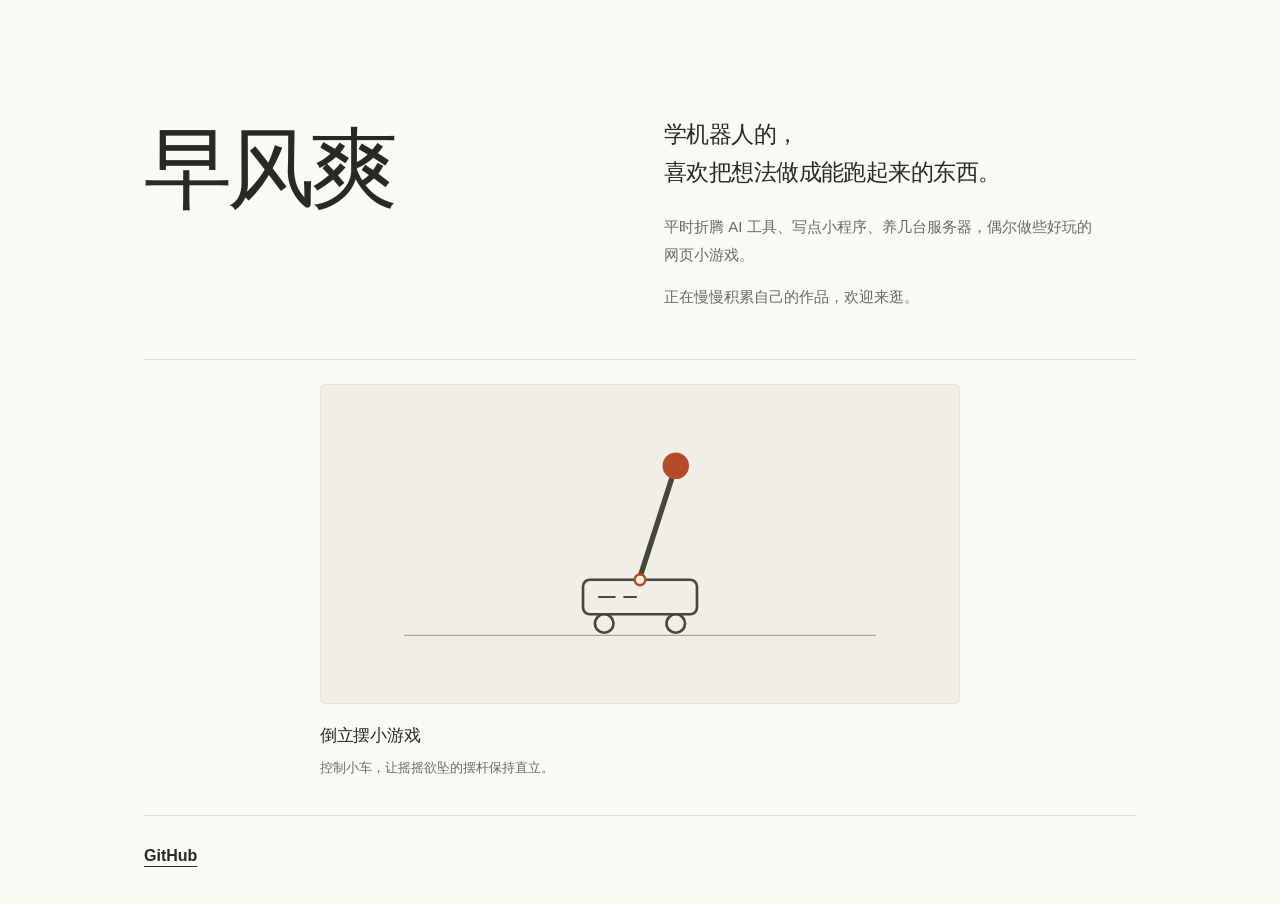
==== index.html @ 62695388 "个人主页" ====
<!DOCTYPE html>
<html lang="zh-CN">
  <head>
    <meta charset="UTF-8">
    <meta name="viewport" content="width=device-width, initial-scale=1">
    <meta name="color-scheme" content="light dark">
    <meta name="description" content="早风爽的个人主页：学机器人的，喜欢把想法做成能跑起来的东西。">
    <title>早风爽 · 个人主页</title>
    <link rel="stylesheet" href="./style.css">
  </head>
  <body>
    <div class="page">
      <main>
        <section class="intro enter" aria-labelledby="name">
          <div class="identity">
            <h1 id="name">早风爽</h1>
          </div>
          <div class="bio">
            <p class="bio-lead">学机器人的，<br><span class="bio-phrase">喜欢把想法做成</span><span class="bio-phrase">能跑起来的东西。</span></p>
            <p>平时折腾 AI 工具、写点小程序、养几台服务器，偶尔做些好玩的网页小游戏。</p>
            <p>正在慢慢积累自己的作品，欢迎来逛。</p>
          </div>
        </section>

        <section class="projects enter" aria-labelledby="pendulum-title">
          <div class="project-grid">
            <a class="project-card" href="./pendulum/index.html" aria-labelledby="pendulum-title" aria-describedby="pendulum-description">
              <div class="thumbnail pendulum-thumbnail">
                <svg class="pendulum-drawing" viewBox="0 0 480 240" fill="none" role="img" aria-labelledby="pendulum-svg-title">
                  <title id="pendulum-svg-title">一辆轨道上的小车，支撑着略向右倾斜的倒立摆杆</title>
                  <g class="diagram-guides" stroke="currentColor" stroke-width="1">
                    <path d="M62 189H418"/>
                  </g>
                  <g class="diagram-cart" stroke="currentColor" stroke-width="2">
                    <rect x="197" y="147" width="86" height="26" rx="5" fill="var(--thumbnail)"/>
                    <path d="M240 145 267 61" stroke-width="4" stroke-linecap="round"/>
                    <circle cx="213" cy="180" r="7" fill="var(--thumbnail)"/>
                    <circle cx="267" cy="180" r="7" fill="var(--thumbnail)"/>
                    <path d="M209 160h12m7 0h9" stroke-width="1.5" stroke-linecap="round"/>
                  </g>
                  <circle class="diagram-weight" cx="267" cy="61" r="10"/>
                  <circle class="diagram-pivot" cx="240" cy="147" r="4"/>
                </svg>
              </div>
              <div class="project-title-row">
                <h2 id="pendulum-title">倒立摆小游戏</h2>
              </div>
              <p class="project-description" id="pendulum-description">控制小车，让摇摇欲坠的摆杆保持直立。</p>
            </a>
          </div>
        </section>
      </main>

      <footer class="enter">
        <a class="github-link" href="https://github.com/yezhouc66-crypto">
          GitHub
        </a>
      </footer>
    </div>

  </body>
</html>
---- style.css ----
:root {
  color-scheme: light dark;
  --background: #faf9f6;
  --text: #282824;
  --muted: #686a60;
  --line: #deded5;
  --accent: #b44c2c;
  --thumbnail: #f0eee7;
  --thumbnail-border: #e4e1d7;
  --diagram: #45463e;
  --diagram-guide: #a4a59a;
  font-family: -apple-system, BlinkMacSystemFont, "Segoe UI", "PingFang SC",
    "Hiragino Sans GB", "Microsoft YaHei", sans-serif;
  font-synthesis: none;
}

* {
  box-sizing: border-box;
}

body {
  margin: 0;
  background: var(--background);
  color: var(--text);
  -webkit-font-smoothing: antialiased;
}

::selection {
  background: var(--accent);
  color: var(--background);
}

.page {
  width: min(100% - 96px, 992px);
  margin-inline: auto;
  padding-block: 46px 26px;
}

h1, h2, p {
  margin: 0;
}

a {
  color: inherit;
  text-decoration: none;
}

a:focus-visible {
  outline: 2px solid var(--accent);
  outline-offset: 7px;
  border-radius: 3px;
}

footer,
.github-link {
  display: flex;
  align-items: center;
}

.intro {
  display: grid;
  grid-template-columns: minmax(0, 1fr) minmax(0, 1fr);
  gap: 48px;
  padding-block: 70px 48px;
}

.identity {
  padding-top: 2px;
}

h1 {
  font-size: clamp(56px, 7vw, 88px);
  font-weight: 650;
  line-height: 1.15;
  letter-spacing: -0.055em;
}

.bio {
  min-width: 0;
  max-width: 436px;
  color: var(--muted);
  font-size: 15px;
  line-height: 1.9;
}

.bio .bio-lead {
  margin-bottom: 21px;
  color: var(--text);
  font-size: 23px;
  font-weight: 450;
  line-height: 1.65;
  letter-spacing: -0.025em;
}

.bio-phrase {
  white-space: nowrap;
}

.bio p + p {
  margin-top: 13px;
}

.projects {
  padding-top: 24px;
  border-top: 1px solid var(--line);
}

.project-grid {
  display: grid;
  grid-template-columns: minmax(0, 1fr);
  max-width: 640px;
  margin-inline: auto;
}

.project-card {
  min-width: 0;
}

a.project-card {
  transition: transform 220ms ease;
}

a.project-card:hover {
  transform: translateY(-4px);
}

.thumbnail {
  position: relative;
  aspect-ratio: 2 / 1;
  overflow: hidden;
  border: 1px solid var(--thumbnail-border);
  border-radius: 4px;
  background: var(--thumbnail);
}

.pendulum-drawing {
  display: block;
  width: 100%;
  height: 100%;
  color: var(--diagram);
}

.diagram-guides {
  color: var(--diagram-guide);
}

.diagram-weight {
  fill: var(--accent);
}

.diagram-pivot {
  fill: var(--thumbnail);
  stroke: var(--accent);
  stroke-width: 2;
}

.project-title-row {
  margin-top: 19px;
}

h2 {
  font-size: 17px;
  font-weight: 550;
  line-height: 1.5;
  letter-spacing: -0.015em;
}

.project-description {
  margin-top: 7px;
  color: var(--muted);
  font-size: 13px;
  line-height: 1.8;
}

footer {
  justify-content: space-between;
  gap: 24px;
  margin-top: 36px;
  padding-top: 18px;
  border-top: 1px solid var(--line);
  font-size: 12px;
  line-height: 1.6;
}

.github-link {
  min-height: 44px;
  margin-left: -6px;
  padding-inline: 6px;
  color: var(--text);
  font-size: 16px;
  font-weight: 600;
  text-decoration: underline;
  text-decoration-thickness: 1px;
  text-underline-offset: 5px;
  transition: color 180ms ease;
}

.github-link:hover {
  color: var(--accent);
}

@keyframes enter {
  from {
    opacity: 0;
    transform: translateY(8px);
  }
  to {
    opacity: 1;
    transform: translateY(0);
  }
}

.enter {
  animation: enter 650ms ease both;
}

.intro { animation-delay: 70ms; }
.projects { animation-delay: 140ms; }
footer { animation-delay: 210ms; }

@media (max-width: 760px) {
  .page {
    width: calc(100% - 48px);
    padding-block: 29px 20px;
  }

  .intro {
    grid-template-columns: 1fr;
    gap: 32px;
    padding-block: 57px 43px;
  }

  h1 {
    font-size: 64px;
  }

  .bio {
    max-width: 500px;
    font-size: 14px;
    line-height: 1.9;
  }

  .bio .bio-lead {
    margin-bottom: 17px;
    font-size: 20px;
    line-height: 1.7;
  }

  .bio p + p {
    margin-top: 12px;
  }

  .thumbnail {
    aspect-ratio: 1.8 / 1;
  }

  .project-title-row {
    margin-top: 16px;
  }

  .project-description {
    font-size: 12px;
  }

  footer {
    margin-top: 40px;
    font-size: 11px;
  }
}

@media (max-width: 359px) {
  .page {
    width: calc(100% - 40px);
  }

  h1 {
    font-size: 56px;
  }
}

@media (prefers-color-scheme: dark) {
  :root {
    --background: #191a18;
    --text: #e8e7e0;
    --muted: #a4a69b;
    --line: #393b34;
    --accent: #e4936d;
    --thumbnail: #272922;
    --thumbnail-border: #383b31;
    --diagram: #d1d4c6;
    --diagram-guide: #737b68;
  }
}

@media (prefers-reduced-motion: reduce) {
  *, *::before, *::after {
    animation: none !important;
    transition: none !important;
  }

  a.project-card:hover {
    transform: none;
  }
}
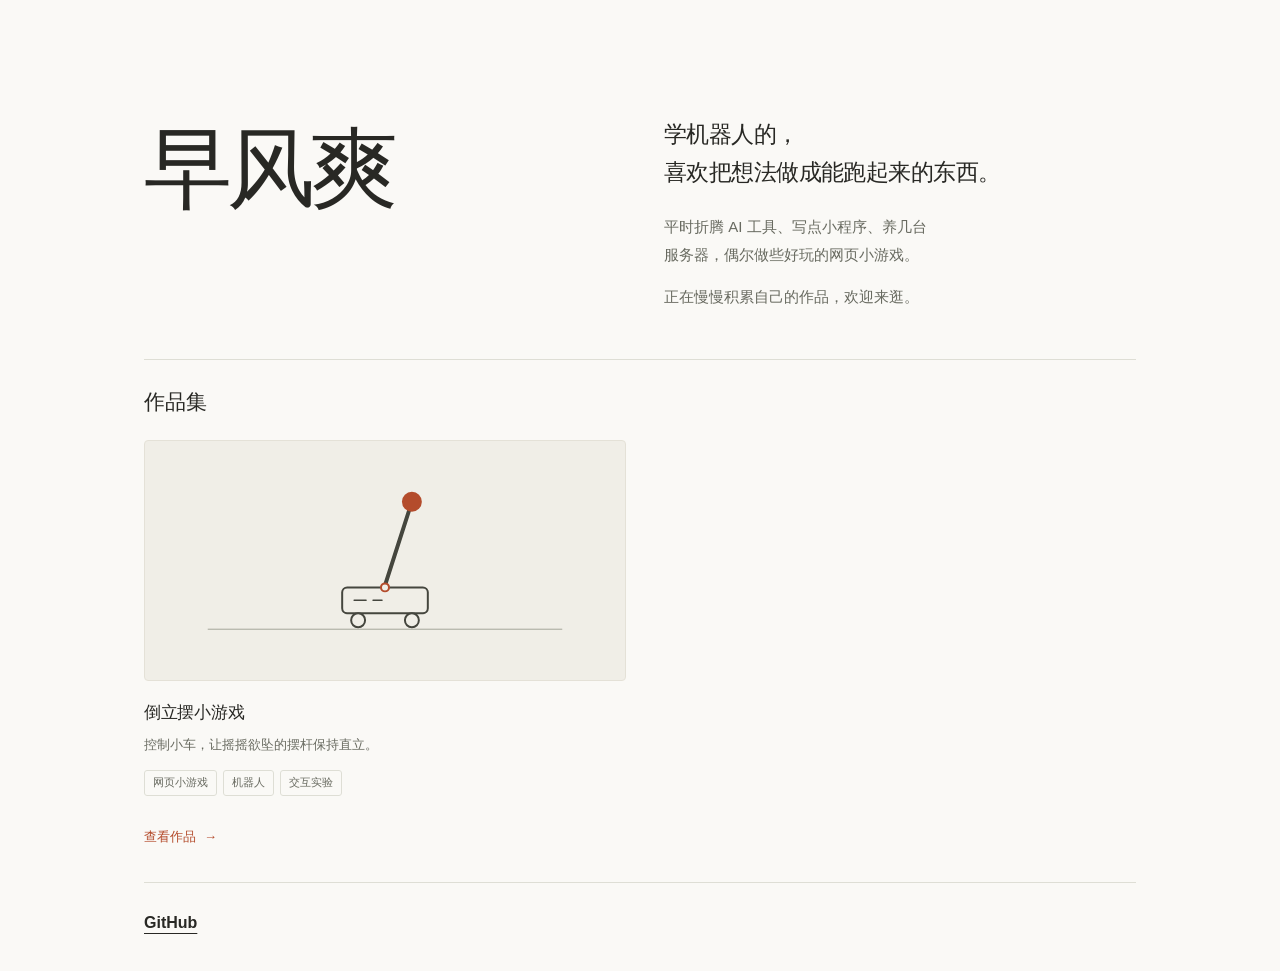
==== commit eb44d7fa: "作品集站：卡片墙 + projects.js，修换行" ====
--- a/index.html
+++ b/index.html
@@ -4,8 +4,8 @@
     <meta charset="UTF-8">
     <meta name="viewport" content="width=device-width, initial-scale=1">
     <meta name="color-scheme" content="light dark">
-    <meta name="description" content="早风爽的个人主页：学机器人的，喜欢把想法做成能跑起来的东西。">
-    <title>早风爽 · 个人主页</title>
+    <meta name="description" content="早风爽的作品集：学机器人的，喜欢把想法做成能跑起来的东西。">
+    <title>早风爽 · 作品集</title>
     <link rel="stylesheet" href="./style.css">
   </head>
   <body>
@@ -17,37 +17,15 @@
           </div>
           <div class="bio">
             <p class="bio-lead">学机器人的，<br><span class="bio-phrase">喜欢把想法做成</span><span class="bio-phrase">能跑起来的东西。</span></p>
-            <p>平时折腾 AI 工具、写点小程序、养几台服务器，偶尔做些好玩的网页小游戏。</p>
+            <p>平时折腾 AI 工具、写点小程序、养几台服务器，偶尔做些好玩的<span class="bio-phrase">网页小游戏。</span></p>
             <p>正在慢慢积累自己的作品，欢迎来逛。</p>
           </div>
         </section>
 
-        <section class="projects enter" aria-labelledby="pendulum-title">
-          <div class="project-grid">
-            <a class="project-card" href="./pendulum/index.html" aria-labelledby="pendulum-title" aria-describedby="pendulum-description">
-              <div class="thumbnail pendulum-thumbnail">
-                <svg class="pendulum-drawing" viewBox="0 0 480 240" fill="none" role="img" aria-labelledby="pendulum-svg-title">
-                  <title id="pendulum-svg-title">一辆轨道上的小车，支撑着略向右倾斜的倒立摆杆</title>
-                  <g class="diagram-guides" stroke="currentColor" stroke-width="1">
-                    <path d="M62 189H418"/>
-                  </g>
-                  <g class="diagram-cart" stroke="currentColor" stroke-width="2">
-                    <rect x="197" y="147" width="86" height="26" rx="5" fill="var(--thumbnail)"/>
-                    <path d="M240 145 267 61" stroke-width="4" stroke-linecap="round"/>
-                    <circle cx="213" cy="180" r="7" fill="var(--thumbnail)"/>
-                    <circle cx="267" cy="180" r="7" fill="var(--thumbnail)"/>
-                    <path d="M209 160h12m7 0h9" stroke-width="1.5" stroke-linecap="round"/>
-                  </g>
-                  <circle class="diagram-weight" cx="267" cy="61" r="10"/>
-                  <circle class="diagram-pivot" cx="240" cy="147" r="4"/>
-                </svg>
-              </div>
-              <div class="project-title-row">
-                <h2 id="pendulum-title">倒立摆小游戏</h2>
-              </div>
-              <p class="project-description" id="pendulum-description">控制小车，让摇摇欲坠的摆杆保持直立。</p>
-            </a>
-          </div>
+        <section class="projects enter" aria-labelledby="projects-title">
+          <h2 class="section-title" id="projects-title">作品集</h2>
+          <div class="project-grid"></div>
+          <noscript><p class="project-description">请启用 JavaScript 以查看作品集，也可以直接<a class="text-link" href="./pendulum/">体验倒立摆小游戏</a>。</p></noscript>
         </section>
       </main>
 
@@ -58,5 +36,6 @@
       </footer>
     </div>
 
+    <script type="module" src="./main.js"></script>
   </body>
 </html>
--- a/style.css
+++ b/style.css
@@ -36,7 +36,7 @@
   padding-block: 46px 26px;
 }
 
-h1, h2, p {
+h1, h2, h3, p {
   margin: 0;
 }
 
@@ -98,22 +98,31 @@
 
 .bio p + p {
   margin-top: 13px;
+  text-wrap: balance;
 }
 
 .projects {
-  padding-top: 24px;
+  padding-top: 28px;
   border-top: 1px solid var(--line);
+}
+
+.section-title {
+  margin-bottom: 24px;
+  font-size: 21px;
+  font-weight: 550;
 }
 
 .project-grid {
   display: grid;
-  grid-template-columns: minmax(0, 1fr);
-  max-width: 640px;
-  margin-inline: auto;
+  grid-template-columns: repeat(auto-fill, minmax(min(100%, 320px), 1fr));
+  gap: 36px 28px;
 }
 
 .project-card {
+  display: flex;
+  flex-direction: column;
   min-width: 0;
+  overflow-wrap: anywhere;
 }
 
 a.project-card {
@@ -133,6 +142,23 @@
   background: var(--thumbnail);
 }
 
+.thumbnail img {
+  display: block;
+  width: 100%;
+  height: 100%;
+  object-fit: cover;
+}
+
+.project-placeholder {
+  display: grid;
+  place-items: center;
+  height: 100%;
+  color: var(--diagram-guide);
+  font-size: clamp(32px, 5vw, 48px);
+  font-weight: 450;
+  letter-spacing: 0.12em;
+}
+
 .pendulum-drawing {
   display: block;
   width: 100%;
@@ -158,7 +184,7 @@
   margin-top: 19px;
 }
 
-h2 {
+h3 {
   font-size: 17px;
   font-weight: 550;
   line-height: 1.5;
@@ -170,6 +196,59 @@
   color: var(--muted);
   font-size: 13px;
   line-height: 1.8;
+}
+
+.project-tags {
+  display: flex;
+  flex-wrap: wrap;
+  gap: 6px;
+  margin: 14px 0 18px;
+  padding: 0;
+  list-style: none;
+  color: var(--muted);
+  font-size: 11px;
+  line-height: 1.6;
+}
+
+.project-tags li {
+  max-width: 100%;
+  padding: 3px 8px;
+  border: 1px solid var(--line);
+  border-radius: 3px;
+}
+
+.project-action {
+  display: flex;
+  align-items: center;
+  gap: 8px;
+  margin-top: auto;
+  padding-top: 14px;
+  color: var(--accent);
+  font-size: 13px;
+}
+
+.project-arrow {
+  transition: transform 180ms ease;
+}
+
+.project-card:hover .project-arrow {
+  transform: translateX(3px);
+}
+
+.text-link {
+  color: var(--accent);
+  text-decoration: underline;
+  text-underline-offset: 3px;
+}
+
+.visually-hidden {
+  position: absolute;
+  width: 1px;
+  height: 1px;
+  padding: 0;
+  overflow: hidden;
+  clip-path: inset(50%);
+  white-space: nowrap;
 }
 
 footer {
@@ -298,7 +377,8 @@
     transition: none !important;
   }
 
-  a.project-card:hover {
+  a.project-card:hover,
+  .project-card:hover .project-arrow {
     transform: none;
   }
 }
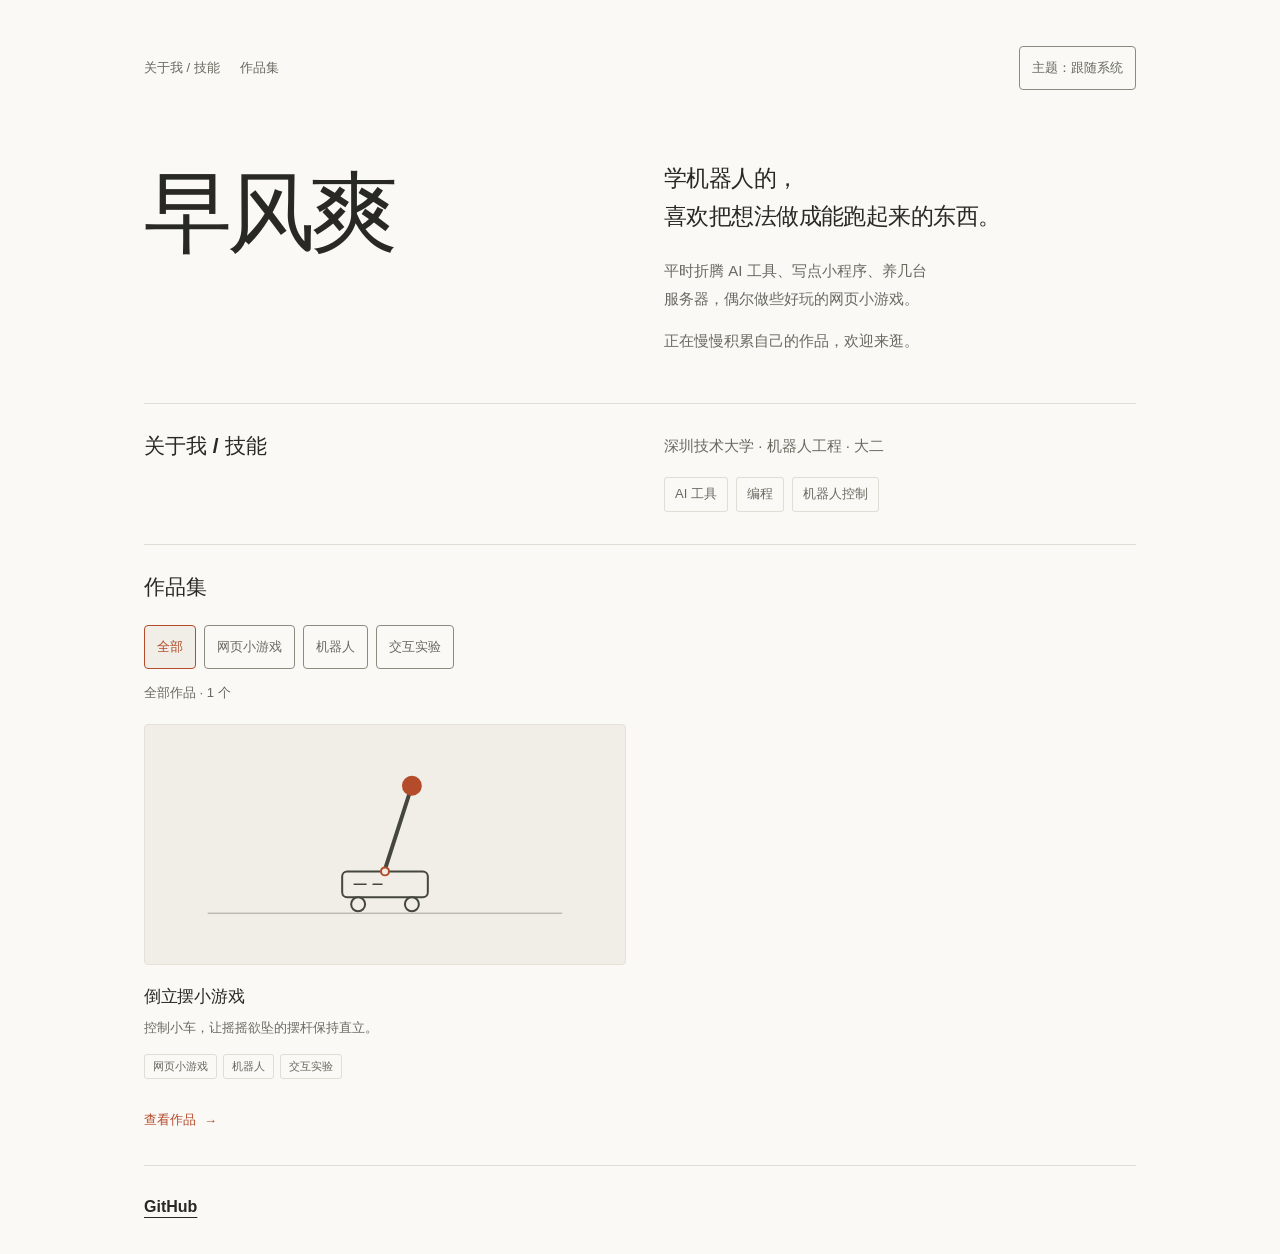
==== commit 55517b2d: "Portfolio: about, theme toggle, tag filter, OG, 404" ====
--- a/index.html
+++ b/index.html
@@ -4,13 +4,29 @@
     <meta charset="UTF-8">
     <meta name="viewport" content="width=device-width, initial-scale=1">
     <meta name="color-scheme" content="light dark">
-    <meta name="description" content="早风爽的作品集：学机器人的，喜欢把想法做成能跑起来的东西。">
+    <meta name="application-name" content="早风爽的作品集">
+    <meta name="description" content="早风爽的作品集：深圳技术大学机器人工程大二，会 AI 工具与编程、机器人控制，喜欢把想法做成能跑起来的东西。">
+    <meta property="og:type" content="website">
+    <meta property="og:locale" content="zh_CN">
+    <meta property="og:site_name" content="早风爽的作品集">
+    <meta property="og:title" content="早风爽 · 作品集">
+    <meta property="og:description" content="深圳技术大学机器人工程大二，会 AI 工具与编程、机器人控制。看看我做的网页小游戏与交互实验。">
     <title>早风爽 · 作品集</title>
+    <link rel="icon" href="./favicon.svg" type="image/svg+xml">
+    <script src="./theme.js"></script>
     <link rel="stylesheet" href="./style.css">
   </head>
   <body>
+    <a class="skip-link" href="#main-content">跳到主要内容</a>
     <div class="page">
-      <main>
+      <header class="site-header">
+        <nav aria-label="页面导航">
+          <a href="#about">关于我 / 技能</a>
+          <a href="#projects-title">作品集</a>
+        </nav>
+        <button class="theme-toggle" id="theme-toggle" type="button" hidden>主题：跟随系统</button>
+      </header>
+      <main id="main-content" tabindex="-1">
         <section class="intro enter" aria-labelledby="name">
           <div class="identity">
             <h1 id="name">早风爽</h1>
@@ -22,10 +38,54 @@
           </div>
         </section>
 
+        <section class="about enter" id="about" aria-labelledby="about-title">
+          <h2 class="section-title" id="about-title">关于我 / 技能</h2>
+          <div class="about-content">
+            <p>深圳技术大学 · 机器人工程 · 大二</p>
+            <ul class="skills" aria-label="技能">
+              <li>AI 工具</li>
+              <li>编程</li>
+              <li>机器人控制</li>
+            </ul>
+          </div>
+        </section>
+
         <section class="projects enter" aria-labelledby="projects-title">
           <h2 class="section-title" id="projects-title">作品集</h2>
-          <div class="project-grid"></div>
-          <noscript><p class="project-description">请启用 JavaScript 以查看作品集，也可以直接<a class="text-link" href="./pendulum/">体验倒立摆小游戏</a>。</p></noscript>
+          <div class="project-filters" role="group" aria-label="按标签筛选作品" hidden></div>
+          <p class="project-status" id="project-status" role="status" aria-live="polite" aria-atomic="true"></p>
+          <!-- 静态卡片保证 file://、禁用 JS 或模块加载失败时作品仍完整可见。
+               main.js 加载成功后使用 projects.js 的数据增强渲染与筛选。 -->
+          <div class="project-grid" id="project-grid">
+            <a class="project-card" href="./pendulum/" aria-labelledby="project-title-0" aria-describedby="project-description-0">
+              <div class="thumbnail">
+                <svg class="pendulum-drawing" viewBox="0 0 480 240" fill="none" aria-hidden="true" focusable="false">
+                  <g class="diagram-guides" stroke="currentColor" stroke-width="1">
+                    <path d="M62 189H418"/>
+                  </g>
+                  <g class="diagram-cart" stroke="currentColor" stroke-width="2">
+                    <rect x="197" y="147" width="86" height="26" rx="5" fill="var(--thumbnail)"/>
+                    <path d="M240 145 267 61" stroke-width="4" stroke-linecap="round"/>
+                    <circle cx="213" cy="180" r="7" fill="var(--thumbnail)"/>
+                    <circle cx="267" cy="180" r="7" fill="var(--thumbnail)"/>
+                    <path d="M209 160h12m7 0h9" stroke-width="1.5" stroke-linecap="round"/>
+                  </g>
+                  <circle class="diagram-weight" cx="267" cy="61" r="10"/>
+                  <circle class="diagram-pivot" cx="240" cy="147" r="4"/>
+                </svg>
+              </div>
+              <div class="project-title-row">
+                <h3 id="project-title-0">倒立摆小游戏</h3>
+              </div>
+              <p class="project-description" id="project-description-0">控制小车，让摇摇欲坠的摆杆保持直立。</p>
+              <ul class="project-tags" aria-label="作品标签">
+                <li>网页小游戏</li>
+                <li>机器人</li>
+                <li>交互实验</li>
+              </ul>
+              <span class="project-action">查看作品<span class="project-arrow" aria-hidden="true">→</span></span>
+            </a>
+          </div>
         </section>
       </main>
 
--- a/style.css
+++ b/style.css
@@ -1,9 +1,10 @@
 :root {
-  color-scheme: light dark;
+  color-scheme: light;
   --background: #faf9f6;
   --text: #282824;
   --muted: #686a60;
   --line: #deded5;
+  --control-border: #8a8c80;
   --accent: #b44c2c;
   --thumbnail: #f0eee7;
   --thumbnail-border: #e4e1d7;
@@ -18,6 +19,10 @@
   box-sizing: border-box;
 }
 
+[hidden] {
+  display: none !important;
+}
+
 body {
   margin: 0;
   background: var(--background);
@@ -45,10 +50,81 @@
   text-decoration: none;
 }
 
-a:focus-visible {
+:focus-visible {
   outline: 2px solid var(--accent);
   outline-offset: 7px;
   border-radius: 3px;
+}
+
+button {
+  font: inherit;
+  cursor: pointer;
+}
+
+.skip-link {
+  position: fixed;
+  z-index: 10;
+  top: 12px;
+  left: 12px;
+  padding: 12px 16px;
+  border: 1px solid var(--accent);
+  border-radius: 4px;
+  background: var(--background);
+  transform: translateY(-200%);
+}
+
+.skip-link:focus {
+  transform: none;
+}
+
+.site-header,
+.site-header nav {
+  display: flex;
+  align-items: center;
+  flex-wrap: wrap;
+  gap: 8px 20px;
+}
+
+.site-header {
+  justify-content: space-between;
+  color: var(--muted);
+  font-size: 13px;
+}
+
+.site-header nav a {
+  display: inline-flex;
+  align-items: center;
+  min-height: 44px;
+}
+
+.site-header nav a:hover {
+  color: var(--accent);
+}
+
+.theme-toggle,
+.filter-button {
+  min-height: 44px;
+  max-width: 100%;
+  padding: 9px 12px;
+  border: 1px solid var(--control-border);
+  border-radius: 4px;
+  background: transparent;
+  color: var(--muted);
+  font-size: 13px;
+  line-height: 1.8;
+  overflow-wrap: anywhere;
+}
+
+.theme-toggle:hover,
+.filter-button:hover,
+.filter-button[aria-pressed="true"] {
+  border-color: var(--accent);
+  color: var(--accent);
+}
+
+.filter-button[aria-pressed="true"] {
+  background: var(--thumbnail);
+  font-weight: 600;
 }
 
 footer,
@@ -101,9 +177,57 @@
   text-wrap: balance;
 }
 
-.projects {
+.projects,
+.about {
   padding-top: 28px;
   border-top: 1px solid var(--line);
+}
+
+.about {
+  display: grid;
+  grid-template-columns: minmax(0, 1fr) minmax(0, 1fr);
+  gap: 24px 48px;
+  padding-bottom: 32px;
+}
+
+.about-content {
+  color: var(--muted);
+  font-size: 15px;
+  line-height: 1.9;
+}
+
+.skills {
+  display: flex;
+  flex-wrap: wrap;
+  gap: 8px;
+  margin: 16px 0 0;
+  padding: 0;
+  list-style: none;
+}
+
+.skills li {
+  padding: 4px 10px;
+  border: 1px solid var(--line);
+  border-radius: 3px;
+  font-size: 13px;
+}
+
+.project-filters {
+  display: flex;
+  flex-wrap: wrap;
+  gap: 8px;
+  margin-bottom: 12px;
+}
+
+.project-status {
+  margin-bottom: 20px;
+  color: var(--muted);
+  font-size: 13px;
+  line-height: 1.8;
+}
+
+.project-status:empty {
+  display: none;
 }
 
 .section-title {
@@ -280,22 +404,58 @@
 
 @keyframes enter {
   from {
-    opacity: 0;
     transform: translateY(8px);
   }
   to {
-    opacity: 1;
     transform: translateY(0);
   }
 }
 
+/* 阅读内容不依赖动画进度、观察器或脚本；第一帧也完整可见。 */
 .enter {
-  animation: enter 650ms ease both;
-}
-
-.intro { animation-delay: 70ms; }
-.projects { animation-delay: 140ms; }
-footer { animation-delay: 210ms; }
+  opacity: 1;
+  transform: none;
+}
+
+@media (prefers-reduced-motion: no-preference) {
+  .enter {
+    animation: enter 650ms ease;
+  }
+
+  .intro { animation-delay: 70ms; }
+  .about { animation-delay: 110ms; }
+  .projects { animation-delay: 140ms; }
+  footer { animation-delay: 210ms; }
+}
+
+.error-content {
+  max-width: 600px;
+  padding-block: 100px 60px;
+}
+
+.error-code {
+  margin-bottom: 16px;
+  color: var(--accent);
+  font-size: 18px;
+}
+
+.error-content h1 {
+  font-size: clamp(36px, 7vw, 64px);
+  letter-spacing: -0.035em;
+}
+
+.error-content p:not(.error-code) {
+  margin-top: 24px;
+  color: var(--muted);
+  line-height: 1.9;
+}
+
+.home-link {
+  display: inline-flex;
+  align-items: center;
+  min-height: 44px;
+  margin-top: 24px;
+}
 
 @media (max-width: 760px) {
   .page {
@@ -309,6 +469,15 @@
     padding-block: 57px 43px;
   }
 
+  .about {
+    grid-template-columns: 1fr;
+    gap: 0;
+  }
+
+  .about-content {
+    font-size: 14px;
+  }
+
   h1 {
     font-size: 64px;
   }
@@ -358,11 +527,13 @@
 }
 
 @media (prefers-color-scheme: dark) {
-  :root {
+  :root:not([data-theme]) {
+    color-scheme: dark;
     --background: #191a18;
     --text: #e8e7e0;
     --muted: #a4a69b;
     --line: #393b34;
+    --control-border: #858b78;
     --accent: #e4936d;
     --thumbnail: #272922;
     --thumbnail-border: #383b31;
@@ -371,6 +542,26 @@
   }
 }
 
+:root[data-theme="dark"] {
+  color-scheme: dark;
+  --background: #191a18;
+  --text: #e8e7e0;
+  --muted: #a4a69b;
+  --line: #393b34;
+  --control-border: #858b78;
+  --accent: #e4936d;
+  --thumbnail: #272922;
+  --thumbnail-border: #383b31;
+  --diagram: #d1d4c6;
+  --diagram-guide: #737b68;
+}
+
+@media (max-width: 359px) {
+  .bio-phrase {
+    white-space: normal;
+  }
+}
+
 @media (prefers-reduced-motion: reduce) {
   *, *::before, *::after {
     animation: none !important;
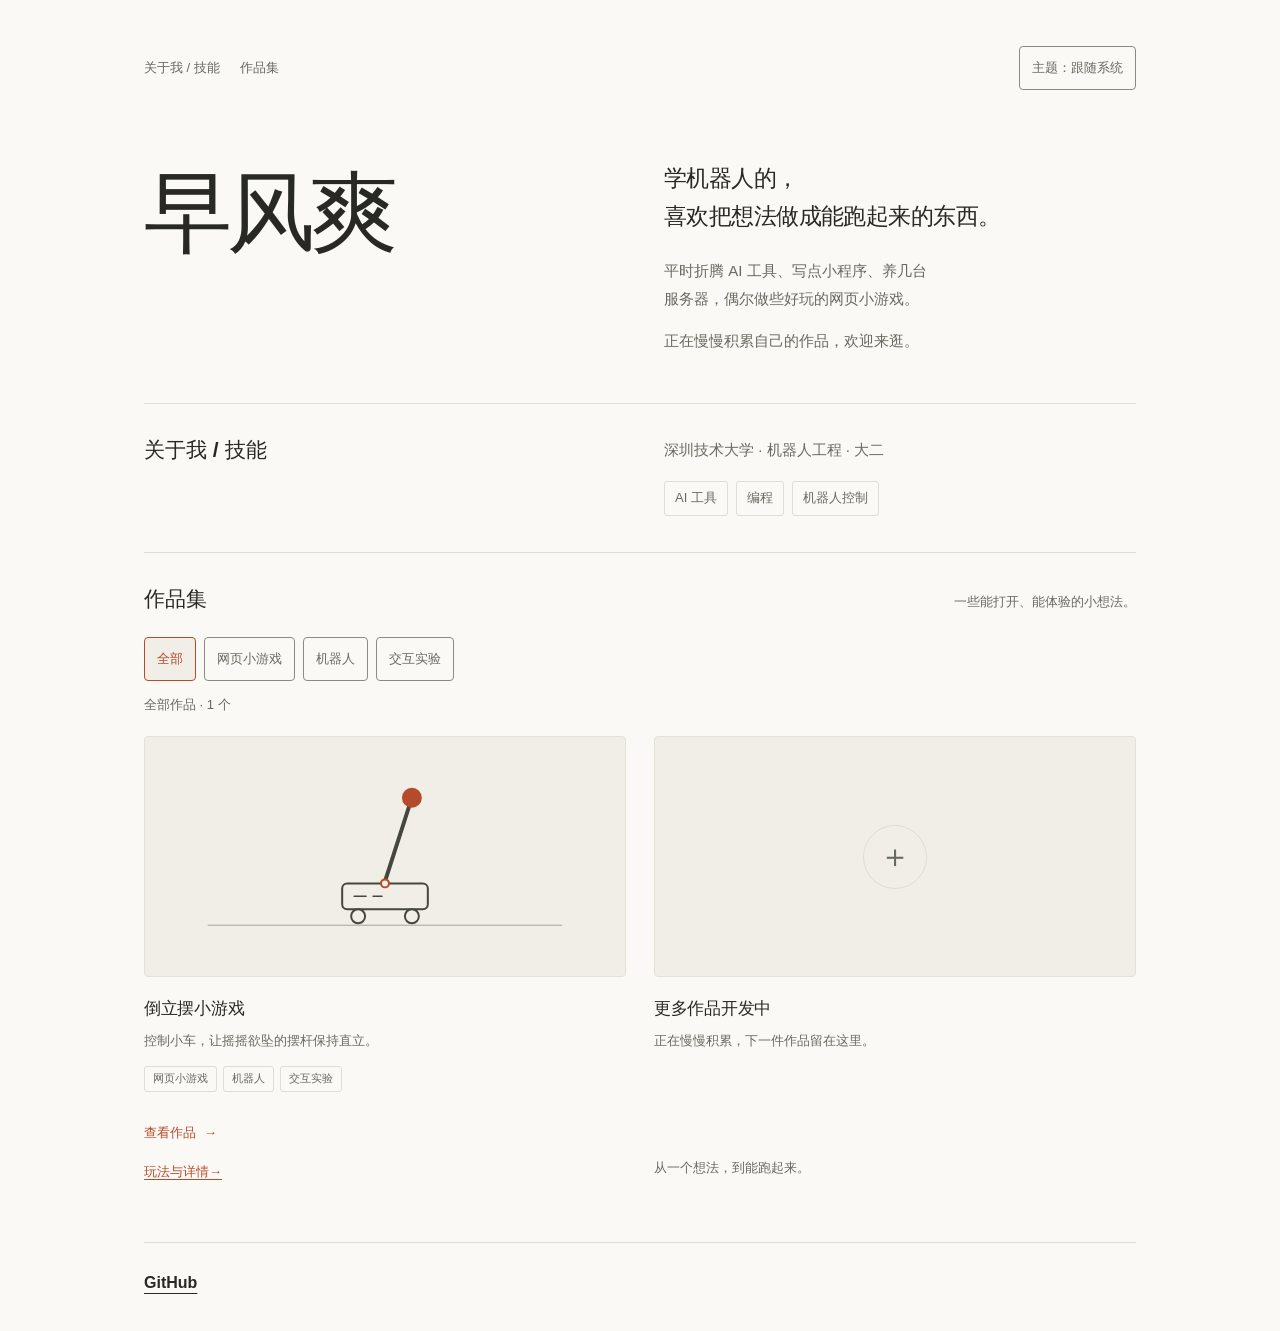
==== commit 80fc5c91: "Portfolio v10: placeholder card, project detail page, a11y, sitemap" ====
--- a/index.html
+++ b/index.html
@@ -51,40 +51,52 @@
         </section>
 
         <section class="projects enter" aria-labelledby="projects-title">
-          <h2 class="section-title" id="projects-title">作品集</h2>
+          <div class="section-heading">
+            <h2 class="section-title" id="projects-title">作品集</h2>
+            <p class="section-note">一些能打开、能体验的小想法。</p>
+          </div>
           <div class="project-filters" role="group" aria-label="按标签筛选作品" hidden></div>
           <p class="project-status" id="project-status" role="status" aria-live="polite" aria-atomic="true"></p>
           <!-- 静态卡片保证 file://、禁用 JS 或模块加载失败时作品仍完整可见。
                main.js 加载成功后使用 projects.js 的数据增强渲染与筛选。 -->
           <div class="project-grid" id="project-grid">
-            <a class="project-card" href="./pendulum/" aria-labelledby="project-title-0" aria-describedby="project-description-0">
-              <div class="thumbnail">
-                <svg class="pendulum-drawing" viewBox="0 0 480 240" fill="none" aria-hidden="true" focusable="false">
-                  <g class="diagram-guides" stroke="currentColor" stroke-width="1">
-                    <path d="M62 189H418"/>
-                  </g>
-                  <g class="diagram-cart" stroke="currentColor" stroke-width="2">
-                    <rect x="197" y="147" width="86" height="26" rx="5" fill="var(--thumbnail)"/>
-                    <path d="M240 145 267 61" stroke-width="4" stroke-linecap="round"/>
-                    <circle cx="213" cy="180" r="7" fill="var(--thumbnail)"/>
-                    <circle cx="267" cy="180" r="7" fill="var(--thumbnail)"/>
-                    <path d="M209 160h12m7 0h9" stroke-width="1.5" stroke-linecap="round"/>
-                  </g>
-                  <circle class="diagram-weight" cx="267" cy="61" r="10"/>
-                  <circle class="diagram-pivot" cx="240" cy="147" r="4"/>
-                </svg>
-              </div>
-              <div class="project-title-row">
-                <h3 id="project-title-0">倒立摆小游戏</h3>
-              </div>
-              <p class="project-description" id="project-description-0">控制小车，让摇摇欲坠的摆杆保持直立。</p>
-              <ul class="project-tags" aria-label="作品标签">
-                <li>网页小游戏</li>
-                <li>机器人</li>
-                <li>交互实验</li>
-              </ul>
-              <span class="project-action">查看作品<span class="project-arrow" aria-hidden="true">→</span></span>
-            </a>
+            <article class="project-entry">
+              <a class="project-card" href="./pendulum/" aria-labelledby="project-title-0" aria-describedby="project-description-0">
+                <div class="thumbnail">
+                  <svg class="pendulum-drawing" viewBox="0 0 480 240" fill="none" aria-hidden="true" focusable="false">
+                    <g class="diagram-guides" stroke="currentColor" stroke-width="1">
+                      <path d="M62 189H418"/>
+                    </g>
+                    <g class="diagram-cart" stroke="currentColor" stroke-width="2">
+                      <rect x="197" y="147" width="86" height="26" rx="5" fill="var(--thumbnail)"/>
+                      <path d="M240 145 267 61" stroke-width="4" stroke-linecap="round"/>
+                      <circle cx="213" cy="180" r="7" fill="var(--thumbnail)"/>
+                      <circle cx="267" cy="180" r="7" fill="var(--thumbnail)"/>
+                      <path d="M209 160h12m7 0h9" stroke-width="1.5" stroke-linecap="round"/>
+                    </g>
+                    <circle class="diagram-weight" cx="267" cy="61" r="10"/>
+                    <circle class="diagram-pivot" cx="240" cy="147" r="4"/>
+                  </svg>
+                </div>
+                <div class="project-title-row">
+                  <h3 id="project-title-0">倒立摆小游戏</h3>
+                </div>
+                <p class="project-description" id="project-description-0">控制小车，让摇摇欲坠的摆杆保持直立。</p>
+                <ul class="project-tags" aria-label="作品标签">
+                  <li>网页小游戏</li>
+                  <li>机器人</li>
+                  <li>交互实验</li>
+                </ul>
+                <span class="project-action">查看作品<span class="project-arrow" aria-hidden="true">→</span></span>
+              </a>
+              <a class="project-detail-link text-link" href="./projects/pendulum.html">玩法与详情<span class="visually-hidden">：倒立摆小游戏</span><span aria-hidden="true"> →</span></a>
+            </article>
+            <article class="project-card coming-soon" aria-labelledby="coming-soon-title">
+              <div class="thumbnail coming-soon-preview" aria-hidden="true"><span>＋</span></div>
+              <div class="project-title-row"><h3 id="coming-soon-title">更多作品开发中</h3></div>
+              <p class="project-description">正在慢慢积累，下一件作品留在这里。</p>
+              <p class="coming-soon-note">从一个想法，到能跑起来。</p>
+            </article>
           </div>
         </section>
       </main>
--- a/style.css
+++ b/style.css
@@ -51,8 +51,8 @@
 }
 
 :focus-visible {
-  outline: 2px solid var(--accent);
-  outline-offset: 7px;
+  outline: 3px solid var(--accent);
+  outline-offset: 5px;
   border-radius: 3px;
 }
 
@@ -179,7 +179,7 @@
 
 .projects,
 .about {
-  padding-top: 28px;
+  padding-top: 32px;
   border-top: 1px solid var(--line);
 }
 
@@ -187,7 +187,7 @@
   display: grid;
   grid-template-columns: minmax(0, 1fr) minmax(0, 1fr);
   gap: 24px 48px;
-  padding-bottom: 32px;
+  padding-bottom: 36px;
 }
 
 .about-content {
@@ -240,6 +240,71 @@
   display: grid;
   grid-template-columns: repeat(auto-fill, minmax(min(100%, 320px), 1fr));
   gap: 36px 28px;
+}
+
+.section-heading {
+  display: flex;
+  align-items: baseline;
+  justify-content: space-between;
+  flex-wrap: wrap;
+  gap: 8px 24px;
+  margin-bottom: 24px;
+}
+
+.section-heading .section-title {
+  margin: 0;
+}
+
+.section-note,
+.coming-soon-note {
+  color: var(--muted);
+  font-size: 13px;
+  line-height: 1.8;
+}
+
+.project-entry {
+  display: flex;
+  flex-direction: column;
+  min-width: 0;
+}
+
+.project-entry > .project-card {
+  flex: 1;
+}
+
+.project-detail-link {
+  display: inline-flex;
+  align-items: center;
+  align-self: flex-start;
+  min-height: 44px;
+  margin-top: 8px;
+  font-size: 13px;
+}
+
+.coming-soon-preview {
+  display: grid;
+  place-items: center;
+  border-style: dashed;
+  border-color: var(--control-border);
+  background: transparent;
+}
+
+.coming-soon-preview span {
+  display: grid;
+  place-items: center;
+  width: 64px;
+  height: 64px;
+  border: 1px solid var(--line);
+  border-radius: 50%;
+  color: var(--muted);
+  font-size: 32px;
+  font-weight: 300;
+}
+
+.coming-soon-note {
+  margin-top: auto;
+  padding-top: 26px;
+  padding-bottom: 14px;
 }
 
 .project-card {
@@ -277,7 +342,7 @@
   display: grid;
   place-items: center;
   height: 100%;
-  color: var(--diagram-guide);
+  color: var(--muted);
   font-size: clamp(32px, 5vw, 48px);
   font-weight: 450;
   letter-spacing: 0.12em;
@@ -378,7 +443,7 @@
 footer {
   justify-content: space-between;
   gap: 24px;
-  margin-top: 36px;
+  margin-top: 48px;
   padding-top: 18px;
   border-top: 1px solid var(--line);
   font-size: 12px;
@@ -457,6 +522,168 @@
   margin-top: 24px;
 }
 
+.detail-hero {
+  max-width: 760px;
+  padding-block: 64px 48px;
+}
+
+.eyebrow {
+  color: var(--muted);
+  font-size: 12px;
+  line-height: 1.8;
+  letter-spacing: 0.05em;
+}
+
+.detail-hero h1 {
+  margin-top: 16px;
+  font-size: clamp(36px, 5vw, 60px);
+  line-height: 1.25;
+  letter-spacing: -0.035em;
+}
+
+.detail-lead {
+  margin-top: 24px;
+  color: var(--muted);
+  font-size: 17px;
+  line-height: 1.9;
+}
+
+.detail-actions,
+.detail-bottom-nav {
+  display: flex;
+  align-items: center;
+  flex-wrap: wrap;
+  gap: 16px 24px;
+}
+
+.detail-actions {
+  margin-top: 28px;
+}
+
+.detail-actions .text-link,
+.detail-bottom-nav .text-link {
+  display: inline-flex;
+  align-items: center;
+  min-height: 44px;
+  font-size: 14px;
+}
+
+.primary-link {
+  display: inline-flex;
+  align-items: center;
+  justify-content: space-between;
+  gap: 32px;
+  min-height: 48px;
+  padding: 12px 18px;
+  border: 1px solid var(--accent);
+  border-radius: 4px;
+  background: var(--accent);
+  color: var(--background);
+  font-size: 14px;
+  font-weight: 600;
+}
+
+.primary-link:hover {
+  text-decoration: underline;
+  text-underline-offset: 4px;
+}
+
+.detail-section {
+  display: grid;
+  grid-template-columns: minmax(0, 1fr) minmax(0, 2fr);
+  gap: 24px 48px;
+  padding-block: 36px 40px;
+  border-top: 1px solid var(--line);
+  scroll-margin-top: 24px;
+}
+
+.detail-section h2 {
+  margin-top: 10px;
+  font-size: 21px;
+  font-weight: 550;
+  line-height: 1.5;
+}
+
+.detail-copy {
+  min-width: 0;
+  color: var(--muted);
+  font-size: 15px;
+  line-height: 1.95;
+  overflow-wrap: anywhere;
+}
+
+.detail-copy > * + *,
+.control-note p {
+  margin-top: 20px;
+}
+
+.detail-copy h3,
+.controls-list dt {
+  color: var(--text);
+}
+
+.controls-list {
+  margin: 24px 0 0;
+}
+
+.controls-list > div {
+  display: grid;
+  grid-template-columns: 92px minmax(0, 1fr);
+  gap: 16px;
+  padding-block: 14px;
+  border-bottom: 1px solid var(--line);
+}
+
+.controls-list dt {
+  font-weight: 550;
+}
+
+.controls-list dd {
+  margin: 0;
+}
+
+kbd {
+  display: inline-block;
+  min-width: 24px;
+  padding-inline: 5px;
+  border: 1px solid var(--control-border);
+  border-radius: 3px;
+  color: var(--text);
+  font: inherit;
+  font-size: 13px;
+  text-align: center;
+}
+
+.detail-tip {
+  padding: 16px 20px;
+  border-left: 2px solid var(--accent);
+  background: var(--thumbnail);
+  font-size: 14px;
+}
+
+.control-note {
+  padding-top: 24px;
+  border-top: 1px solid var(--line);
+}
+
+.control-note p {
+  margin-top: 10px;
+}
+
+.source-link {
+  display: block;
+  width: fit-content;
+  margin-top: 10px;
+  padding-block: 8px;
+  font-size: 13px;
+}
+
+.detail-bottom-nav {
+  justify-content: space-between;
+  padding-top: 28px;
+  border-top: 1px solid var(--line);
+}
+
 @media (max-width: 760px) {
   .page {
     width: calc(100% - 48px);
@@ -507,7 +734,30 @@
   }
 
   .project-description {
-    font-size: 12px;
+    font-size: 13px;
+  }
+
+  .detail-hero {
+    padding-block: 44px 36px;
+  }
+
+  .detail-lead {
+    font-size: 16px;
+  }
+
+  .detail-section {
+    grid-template-columns: 1fr;
+    gap: 20px;
+    padding-block: 28px 32px;
+  }
+
+  .detail-copy {
+    font-size: 14px;
+  }
+
+  .controls-list > div {
+    grid-template-columns: 1fr;
+    gap: 4px;
   }
 
   footer {
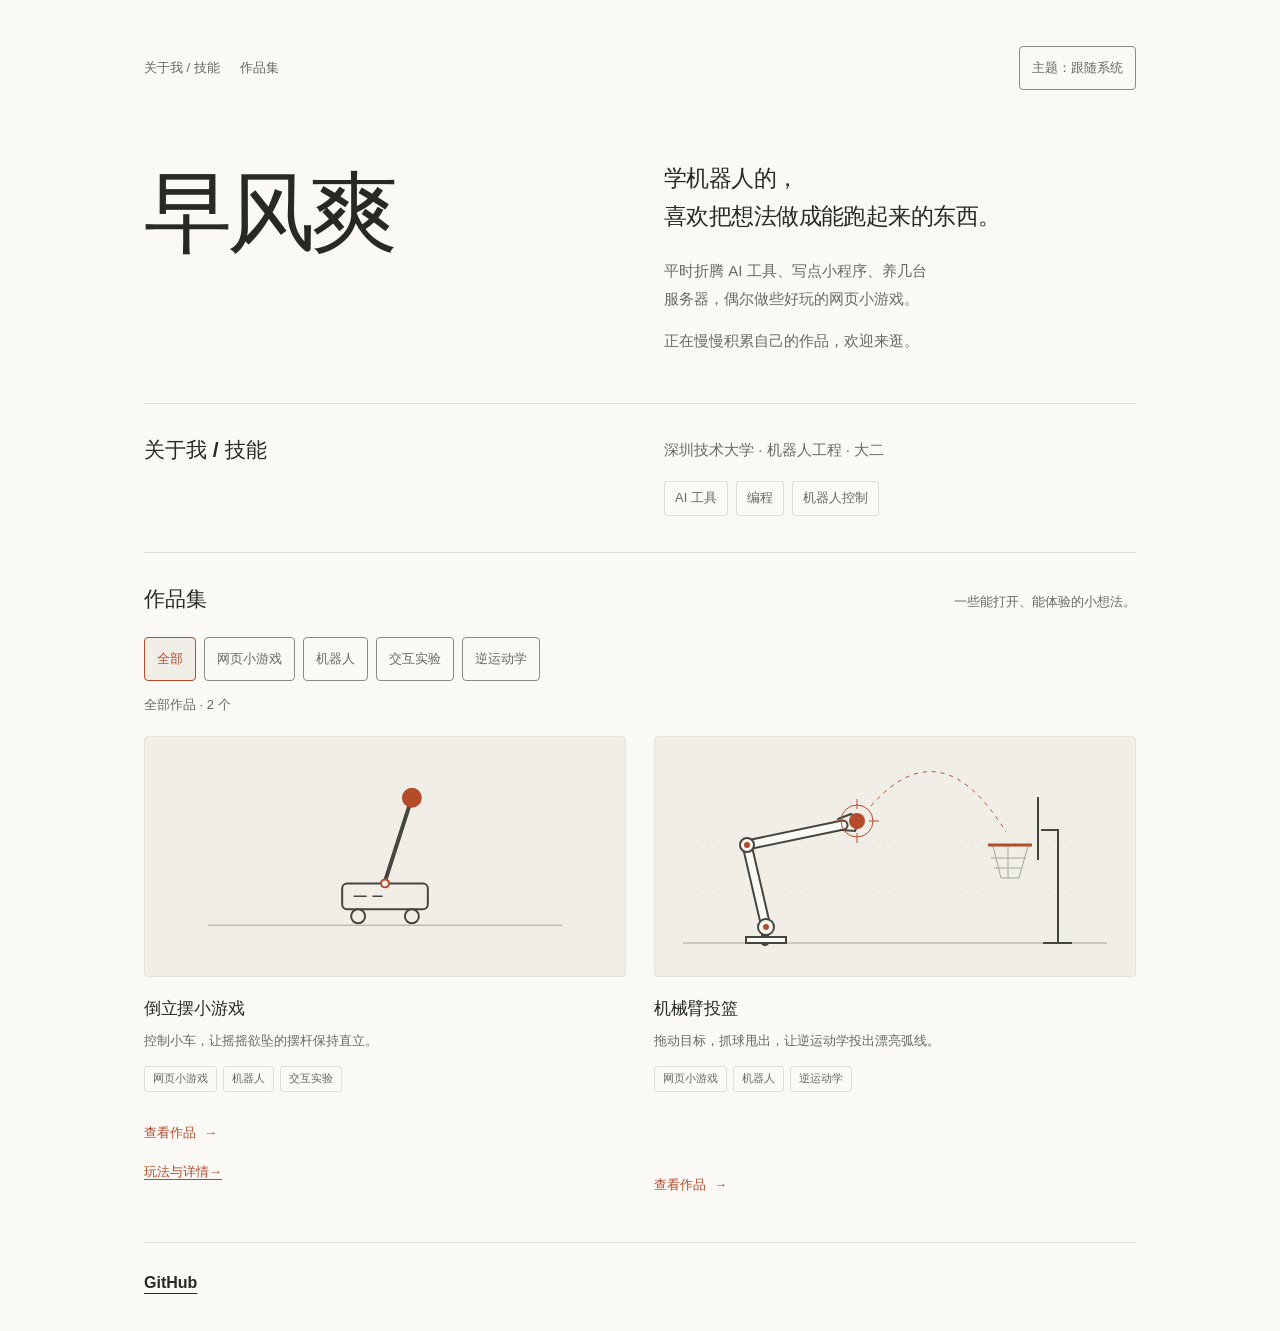
==== commit e3cf3db0: "Add arm IK basketball mini-game" ====
--- a/index.html
+++ b/index.html
@@ -91,11 +91,14 @@
               </a>
               <a class="project-detail-link text-link" href="./projects/pendulum.html">玩法与详情<span class="visually-hidden">：倒立摆小游戏</span><span aria-hidden="true"> →</span></a>
             </article>
-            <article class="project-card coming-soon" aria-labelledby="coming-soon-title">
-              <div class="thumbnail coming-soon-preview" aria-hidden="true"><span>＋</span></div>
-              <div class="project-title-row"><h3 id="coming-soon-title">更多作品开发中</h3></div>
-              <p class="project-description">正在慢慢积累，下一件作品留在这里。</p>
-              <p class="coming-soon-note">从一个想法，到能跑起来。</p>
+            <article class="project-entry">
+              <a class="project-card" href="./arm/" aria-labelledby="project-title-1" aria-describedby="project-description-1">
+                <div class="thumbnail"><img src="./arm/preview.svg" alt="" width="480" height="240" loading="lazy" decoding="async"></div>
+                <div class="project-title-row"><h3 id="project-title-1">机械臂投篮</h3></div>
+                <p class="project-description" id="project-description-1">拖动目标，抓球甩出，让逆运动学投出漂亮弧线。</p>
+                <ul class="project-tags" aria-label="作品标签"><li>网页小游戏</li><li>机器人</li><li>逆运动学</li></ul>
+                <span class="project-action">查看作品<span class="project-arrow" aria-hidden="true">→</span></span>
+              </a>
             </article>
           </div>
         </section>
